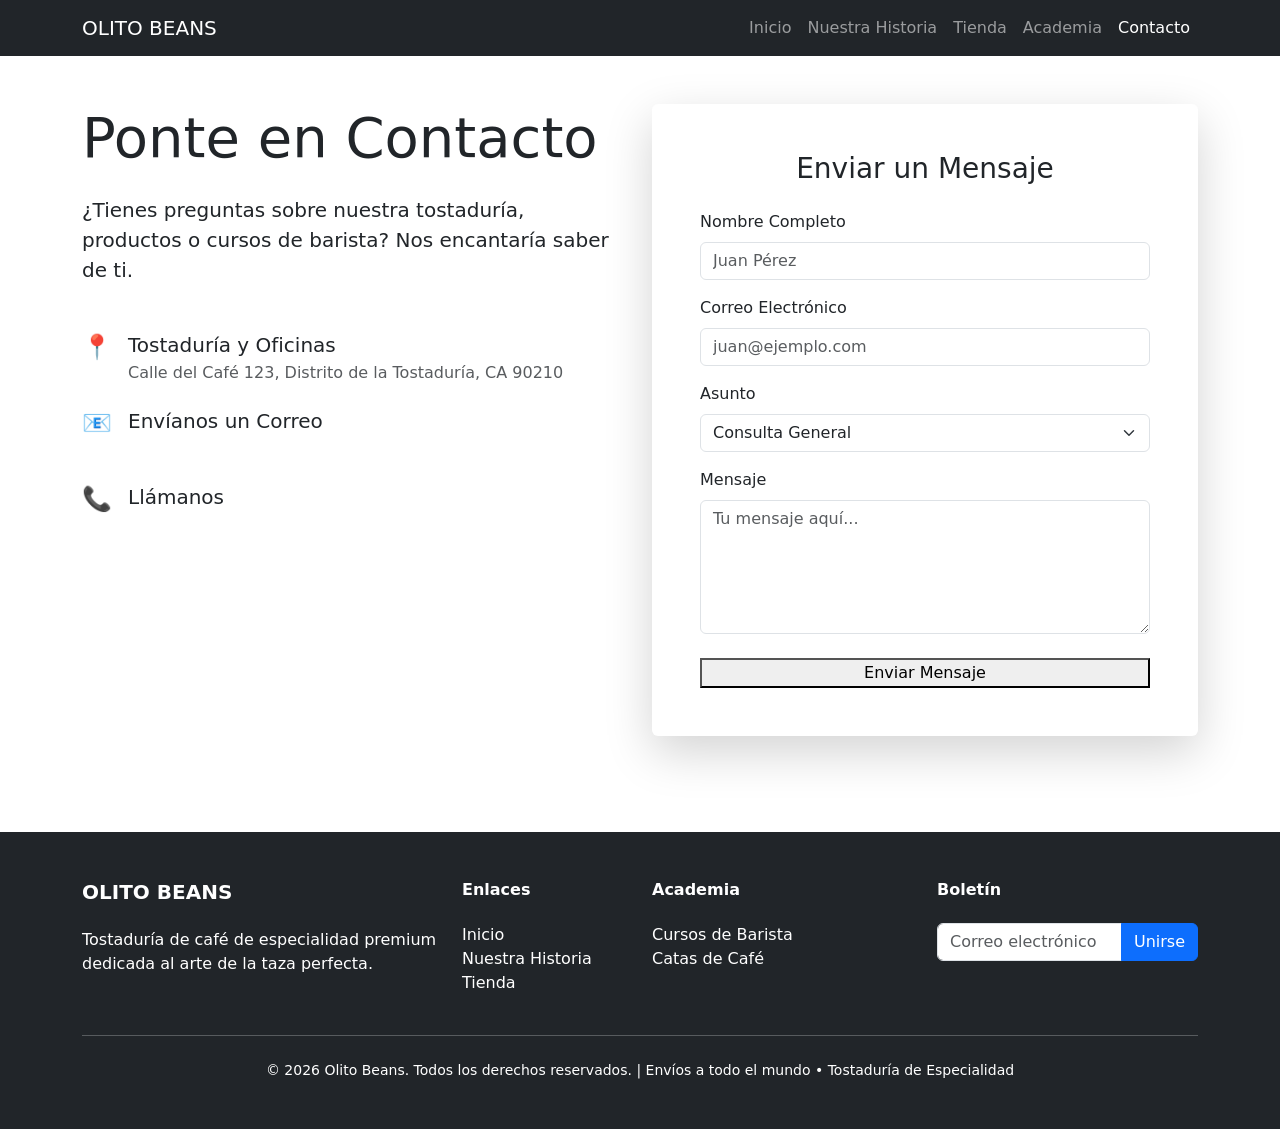
==== contacto.html @ f1753afa "agregro contacto, nosotros y productos" ====
<!DOCTYPE html>
<html lang="es">
<head>
    <meta charset="UTF-8">
    <meta name="viewport" content="width=device-width, initial-scale=1.0">
    <meta name="description" content="Contacta con Olito Beans para consultas sobre café premium, visitas a la tostaduría o reservas en la academia.">
    <title>Contacto | Olito Beans</title>
    <link href="https://fonts.googleapis.com/css2?family=Lato:wght@400;700&family=Playfair+Display:wght@700&display=swap" rel="stylesheet">
    <link href="https://cdn.jsdelivr.net/npm/bootstrap@5.3.0/dist/css/bootstrap.min.css" rel="stylesheet">
    <link rel="stylesheet" href="css/style.css">
</head>
<body>
    <header>
        <nav class="navbar navbar-expand-lg navbar-dark bg-dark sticky-top" role="navigation" aria-label="Navegación Principal">
            <div class="container">
                <a class="navbar-brand" href="index.html" aria-label="Olito Beans Inicio">OLITO BEANS</a>
                <button class="navbar-toggler" type="button" data-bs-toggle="collapse" data-bs-target="#navbarNav" aria-controls="navbarNav" aria-expanded="false" aria-label="Toggle navigation">
                    <span class="navbar-toggler-icon"></span>
                </button>
                <div class="collapse navbar-collapse" id="navbarNav">
                    <ul class="navbar-nav ms-auto">
                        <li class="nav-item"><a class="nav-link" href="index.html">Inicio</a></li>
                        <li class="nav-item"><a class="nav-link" href="nosotros.html">Nuestra Historia</a></li>
                        <li class="nav-item"><a class="nav-link" href="productos.html">Tienda</a></li>
                        <li class="nav-item"><a class="nav-link" href="cursos.html">Academia</a></li>
                        <li class="nav-item"><a class="nav-link active" href="contacto.html" aria-current="page">Contacto</a></li>
                    </ul>
                </div>
            </div>
        </nav>
    </header>

    <main id="main-content" class="py-5">
        <div class="container">
            <div class="row">
                <section class="col-lg-6 mb-5" aria-labelledby="contact-title">
                    <h2 id="contact-title" class="display-4 mb-4">Ponte en Contacto</h2>
                    <p class="lead mb-5">¿Tienes preguntas sobre nuestra tostaduría, productos o cursos de barista? Nos encantaría saber de ti.</p>
                    
                    <div class="d-flex mb-4">
                        <div class="me-3" aria-hidden="true">
                            <span class="h4 text-primary">📍</span>
                        </div>
                        <div>
                            <h3 class="h5 mb-1">Tostaduría y Oficinas</h3>
                            <address class="text-muted mb-0">Calle del Café 123, Distrito de la Tostaduría, CA 90210</address>
                        </div>
                    </div>

                    <div class="d-flex mb-4">
                        <div class="me-3" aria-hidden="true">
                            <span class="h4 text-primary">📧</span>
                        </div>
                        <div>
                            <h3 class="h5 mb-1">Envíanos un Correo</h3>
                            <p class="text-muted mb-0"><a href="mailto:hello@olitobeans.com" class="text-white text-decoration-none">hello@olitobeans.com</a></p>
                        </div>
                    </div>

                    <div class="d-flex">
                        <div class="me-3" aria-hidden="true">
                            <span class="h4 text-primary">📞</span>
                        </div>
                        <div>
                            <h3 class="h5 mb-1">Llámanos</h3>
                            <p class="text-muted mb-0"><a href="tel:+15551234567" class="text-white text-decoration-none">+1 (555) 123-4567</a></p>
                        </div>
                    </div>
                </section>

                <section class="col-lg-6" aria-labelledby="form-title">
                    <div class="card border-0 shadow-lg">
                        <div class="card-body p-5">
                            <h2 id="form-title" class="h3 mb-4 text-center">Enviar un Mensaje</h2>
                            <form action="#" method="POST" aria-label="Formulario de contacto">
                                <div class="mb-3">
                                    <label for="full-name" class="form-label">Nombre Completo</label>
                                    <input type="text" id="full-name" name="name" class="form-control" placeholder="Juan Pérez" required aria-required="true">
                                </div>
                                <div class="mb-3">
                                    <label for="email" class="form-label">Correo Electrónico</label>
                                    <input type="email" id="email" name="email" class="form-control" placeholder="juan@ejemplo.com" required aria-required="true">
                                </div>
                                <div class="mb-3">
                                    <label for="subject" class="form-label">Asunto</label>
                                    <select id="subject" name="subject" class="form-select" aria-label="Seleccionar asunto">
                                        <option value="general">Consulta General</option>
                                        <option value="courses">Cursos de Barista</option>
                                        <option value="wholesale">Pedidos al por Mayor</option>
                                        <option value="feedback">Comentarios</option>
                                    </select>
                                </div>
                                <div class="mb-4">
                                    <label for="message" class="form-label">Mensaje</label>
                                    <textarea id="message" name="message" class="form-control" rows="5" placeholder="Tu mensaje aquí..." required aria-required="true"></textarea>
                                </div>
                                <button type="submit" class="btn-premium btn-lg w-100">Enviar Mensaje</button>
                            </form>
                        </div>
                    </div>
                </section>
            </div>
        </div>
    </main>

    <footer class="bg-dark text-white py-5 mt-5">
        <div class="container">
            <div class="row g-4">
                <div class="col-md-4">
                    <h5 class="fw-bold mb-4 text-white">OLITO BEANS</h5>
                    <p class="text-white">Tostaduría de café de especialidad premium dedicada al arte de la taza perfecta.</p>
                </div>
                <div class="col-md-2">
                    <h6 class="fw-bold mb-4 text-white">Enlaces</h6>
                    <ul class="list-unstyled">
                        <li><a href="index.html" class="text-white text-decoration-none">Inicio</a></li>
                        <li><a href="nosotros.html" class="text-white text-decoration-none">Nuestra Historia</a></li>
                        <li><a href="productos.html" class="text-white text-decoration-none">Tienda</a></li>
                    </ul>
                </div>
                <div class="col-md-3">
                    <h6 class="fw-bold mb-4 text-white">Academia</h6>
                    <ul class="list-unstyled">
                        <li><a href="cursos.html" class="text-white text-decoration-none">Cursos de Barista</a></li>
                        <li><a href="cursos.html" class="text-white text-decoration-none">Catas de Café</a></li>
                    </ul>
                </div>
                <div class="col-md-3">
                    <h6 class="fw-bold mb-4 text-white">Boletín</h6>
                    <form>
                        <div class="input-group">
                            <input type="email" class="form-control" placeholder="Correo electrónico" aria-label="Dirección de correo electrónico">
                            <button class="btn btn-primary" type="button">Unirse</button>
                        </div>
                    </form>
                </div>
            </div>
            <hr class="my-4 border-light">
            <div class="text-center small text-white footer-bottom">
                &copy; 2026 Olito Beans. Todos los derechos reservados. | Envíos a todo el mundo &bull; Tostaduría de Especialidad
            </div>
        </div>
    </footer>

    <script src="https://cdn.jsdelivr.net/npm/bootstrap@5.3.0/dist/js/bootstrap.bundle.min.js"></script>
    <script src="js/scripts.js"></script>
</body>
</html>
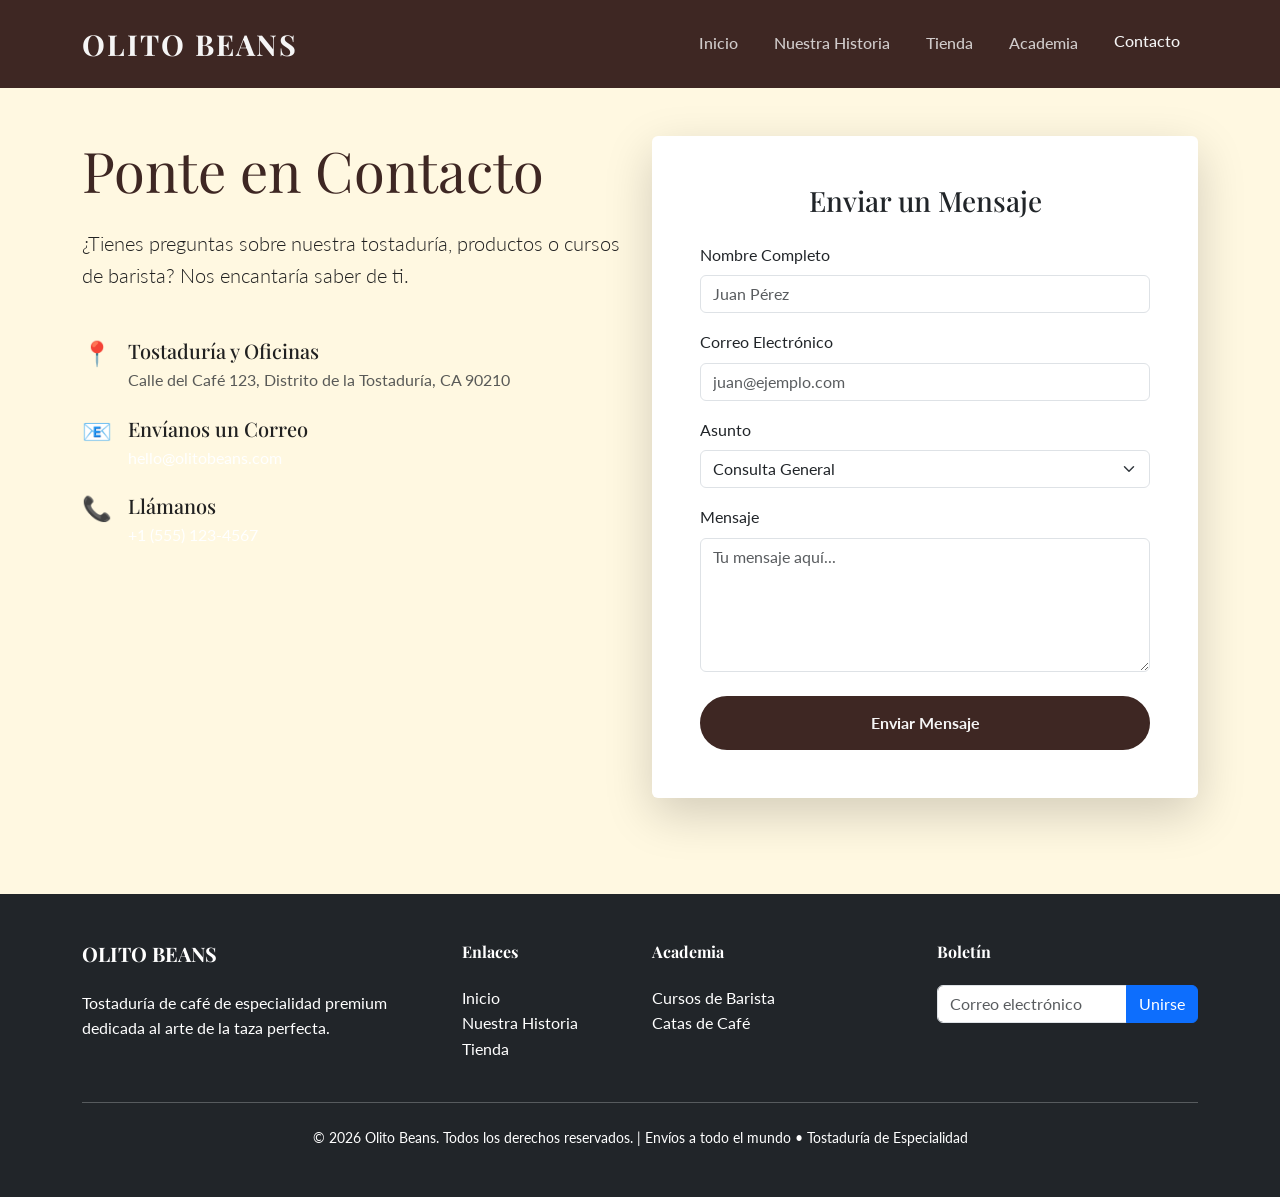
==== commit 7a3958ef: "footer y CSS" ====
--- a/contacto.html
+++ b/contacto.html
@@ -142,7 +142,5 @@
         </div>
     </footer>
 
-    <script src="https://cdn.jsdelivr.net/npm/bootstrap@5.3.0/dist/js/bootstrap.bundle.min.js"></script>
-    <script src="js/scripts.js"></script>
 </body>
 </html>
--- a/css/style.css
+++ b/css/style.css
@@ -0,0 +1,200 @@
+:root {
+  --primary: #3E2723;
+  --secondary: #8D6E63;
+  --accent: #D7CCC8;
+  --light: #F5F5F5;
+  --bg-cream: #FFF8E1;
+  --dark: #212121;
+}
+
+* {
+  margin: 0;
+  padding: 0;
+  box-sizing: border-box;
+}
+
+body {
+  font-family: 'Lato', sans-serif;
+  background-color: var(--bg-cream);
+  color: var(--dark);
+  line-height: 1.6;
+}
+
+h1, h2, h3, h4, h5, h6 {
+  font-family: 'Playfair Display', serif;
+  color: var(--primary);
+}
+
+.navbar {
+  background-color: var(--primary) !important;
+  padding: 1rem 0;
+  transition: all 0.3s ease-in-out;
+}
+
+.navbar .navbar-brand {
+  font-family: 'Playfair Display', serif;
+  font-size: 1.8rem;
+  font-weight: bold;
+  letter-spacing: 2px;
+  color: var(--light) !important;
+}
+
+.navbar .navbar-nav .nav-item .nav-link {
+  color: rgba(245, 245, 245, 0.8) !important;
+  font-weight: 500;
+  margin: 0 10px;
+  transition: all 0.3s ease-in-out;
+  position: relative;
+}
+
+.navbar .navbar-nav .nav-item .nav-link:hover, 
+.navbar .navbar-nav .nav-item .nav-link.active {
+  color: var(--light) !important;
+  transform: translateY(-2px);
+}
+
+.navbar .navbar-nav .nav-item .nav-link::after {
+  content: '';
+  display: block;
+  width: 0;
+  height: 2px;
+  background: var(--accent);
+  transition: all 0.3s ease-in-out;
+}
+
+.navbar .navbar-nav .nav-item .nav-link:hover::after {
+  width: 100%;
+}
+
+#hero-title {
+  color: var(--bg-cream) !important;
+}
+
+.btn-premium, .btn-outline-olito {
+  padding: 0.75rem 1.5rem;
+  border-radius: 30px;
+  cursor: pointer;
+  text-align: center;
+  font-weight: bold;
+  transition: all 0.3s ease-in-out;
+  display: inline-block;
+  border: 2px solid transparent;
+}
+
+.btn-premium {
+  background-color: var(--primary);
+  color: var(--light);
+  border-color: var(--primary);
+}
+
+.btn-premium:hover {
+  background-color: transparent;
+  color: var(--primary);
+  transform: scale(1.05);
+}
+
+.btn-outline-olito {
+  background-color: transparent;
+  color: var(--primary);
+  border-color: var(--primary);
+}
+
+.btn-outline-olito:hover {
+  background-color: var(--primary);
+  color: var(--light);
+}
+
+.coffee-card {
+  background-color: var(--light);
+  border-radius: 12px;
+  overflow: hidden;
+  box-shadow: 0 6px 20px rgba(0,0,0,0.08);
+  transition: all 0.3s ease-in-out;
+}
+
+.coffee-card:hover {
+  transform: translateY(-12px);
+  box-shadow: 0 12px 30px rgba(0,0,0,0.15);
+}
+
+.coffee-card .card-img {
+  height: 250px;
+  background-size: cover;
+  background-position: center;
+  position: relative;
+}
+
+.coffee-card .card-img::after {
+  content: 'Premium';
+  position: absolute;
+  top: 10px;
+  right: 10px;
+  background: var(--secondary);
+  color: white;
+  padding: 2px 10px;
+  font-size: 0.8rem;
+  border-radius: 20px;
+}
+
+.coffee-card .card-body {
+  padding: 2rem;
+}
+
+.coffee-card .card-body .card-title {
+  font-size: 1.5rem;
+  margin-bottom: 1rem;
+  color: var(--primary);
+}
+
+@keyframes steam {
+  0% { transform: translateY(0) scale(1); opacity: 0.5; }
+  50% { transform: translateY(-5px) scale(1.1); opacity: 0.8; }
+  100% { transform: translateY(-10px) scale(1.2); opacity: 0; }
+}
+
+.steam-effect::before {
+  content: '♨';
+  position: absolute;
+  top: -20px;
+  left: 50%;
+  transform: translateX(-50%);
+  font-size: 2rem;
+  color: var(--secondary);
+  animation: steam 2s infinite ease-out;
+}
+
+.footer {
+  background-color: var(--dark);
+  color: var(--light);
+  padding: 4rem 0 2rem;
+  margin-top: 5rem;
+}
+
+.footer p, .footer a, .footer span {
+  color: var(--light) !important;
+}
+
+.footer .footer-title {
+  font-family: 'Playfair Display', serif;
+  color: var(--light);
+  margin-bottom: 2rem;
+}
+
+.footer .footer-links a {
+  color: var(--light);
+  transition: all 0.3s ease-in-out;
+}
+
+.footer .footer-links a:hover {
+  color: var(--accent);
+  padding-left: 5px;
+}
+
+.footer .footer-bottom {
+  text-align: center;
+  margin-top: 3rem;
+  padding-top: 2rem;
+  border-top: 1px solid rgba(255, 255, 255, 0.1);
+  font-size: 0.9rem;
+  color: var(--light) !important;
+}
